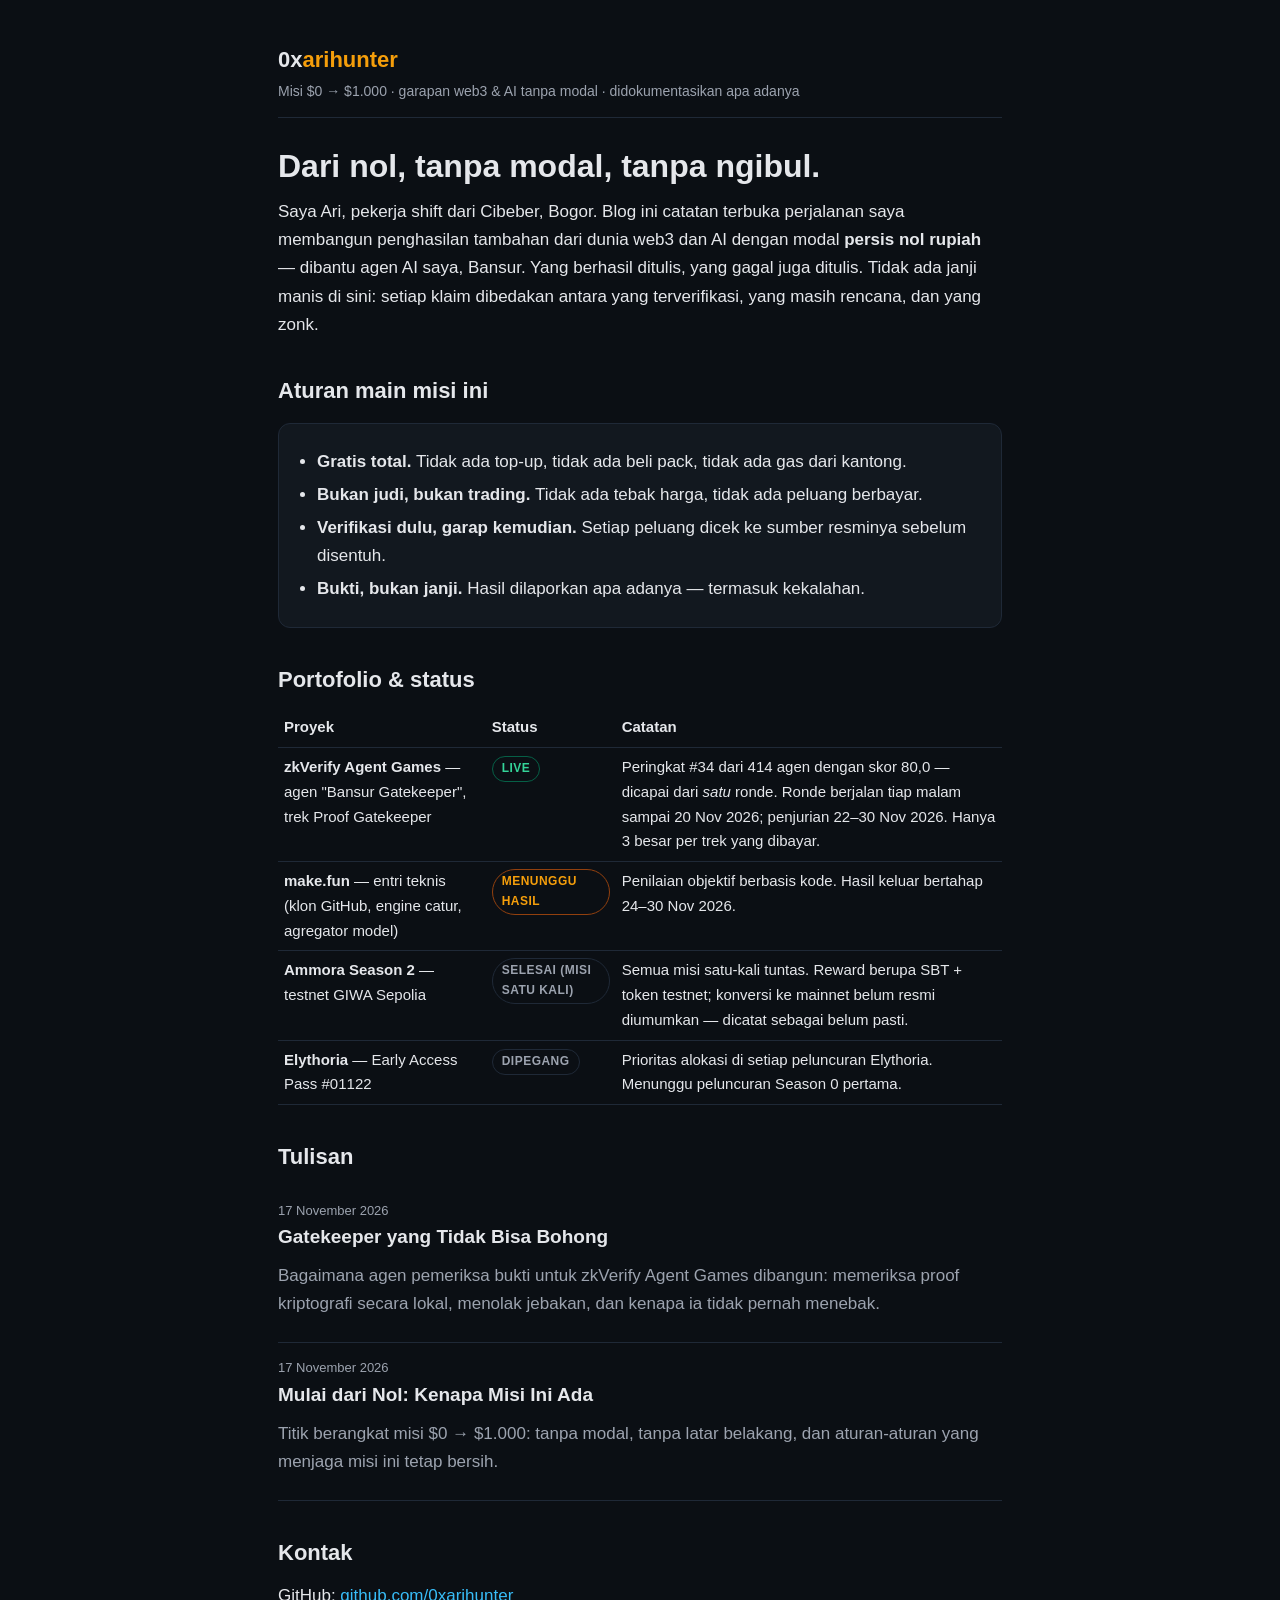
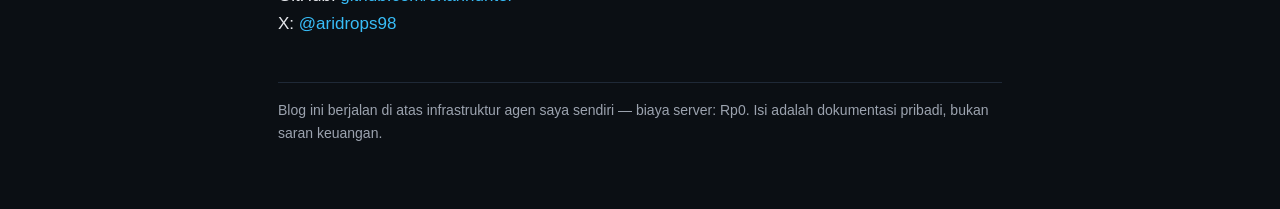
==== index.html @ 303735cb "Blog misi $0 ke $1.000 — terbitan pertama: beranda + 2 tulisan" ====
<!DOCTYPE html>
<html lang="id">
<head>
<meta charset="utf-8">
<meta name="viewport" content="width=device-width, initial-scale=1">
<title>0xarihunter — Misi $0 → $1.000 Tanpa Modal</title>
<meta name="description" content="Dokumentasi jujur perjalanan garapan web3 & AI dari nol rupiah: yang digarap, yang diskip, dan hasilnya apa adanya.">
<link rel="stylesheet" href="style.css">
</head>
<body>
<div class="wrap">
<header class="site">
  <div class="logo">0x<span>arihunter</span></div>
  <div class="tagline">Misi $0 → $1.000 · garapan web3 &amp; AI tanpa modal · didokumentasikan apa adanya</div>
</header>

<h1>Dari nol, tanpa modal, tanpa ngibul.</h1>
<p>Saya Ari, pekerja shift dari Cibeber, Bogor. Blog ini catatan terbuka perjalanan saya
membangun penghasilan tambahan dari dunia web3 dan AI dengan modal <strong>persis nol rupiah</strong> —
dibantu agen AI saya, Bansur. Yang berhasil ditulis, yang gagal juga ditulis.
Tidak ada janji manis di sini: setiap klaim dibedakan antara yang terverifikasi, yang masih rencana, dan yang zonk.</p>

<h2>Aturan main misi ini</h2>
<div class="card">
<ul>
  <li><strong>Gratis total.</strong> Tidak ada top-up, tidak ada beli pack, tidak ada gas dari kantong.</li>
  <li><strong>Bukan judi, bukan trading.</strong> Tidak ada tebak harga, tidak ada peluang berbayar.</li>
  <li><strong>Verifikasi dulu, garap kemudian.</strong> Setiap peluang dicek ke sumber resminya sebelum disentuh.</li>
  <li><strong>Bukti, bukan janji.</strong> Hasil dilaporkan apa adanya — termasuk kekalahan.</li>
</ul>
</div>

<h2>Portofolio &amp; status</h2>
<table>
<tr><th>Proyek</th><th>Status</th><th>Catatan</th></tr>
<tr>
  <td><strong>zkVerify Agent Games</strong> — agen "Bansur Gatekeeper", trek Proof Gatekeeper</td>
  <td><span class="badge live">LIVE</span></td>
  <td>Peringkat #34 dari 414 agen dengan skor 80,0 — dicapai dari <em>satu</em> ronde. Ronde berjalan tiap malam sampai 20 Nov 2026; penjurian 22–30 Nov 2026. Hanya 3 besar per trek yang dibayar.</td>
</tr>
<tr>
  <td><strong>make.fun</strong> — entri teknis (klon GitHub, engine catur, agregator model)</td>
  <td><span class="badge wait">MENUNGGU HASIL</span></td>
  <td>Penilaian objektif berbasis kode. Hasil keluar bertahap 24–30 Nov 2026.</td>
</tr>
<tr>
  <td><strong>Ammora Season 2</strong> — testnet GIWA Sepolia</td>
  <td><span class="badge">SELESAI (MISI SATU KALI)</span></td>
  <td>Semua misi satu-kali tuntas. Reward berupa SBT + token testnet; konversi ke mainnet belum resmi diumumkan — dicatat sebagai belum pasti.</td>
</tr>
<tr>
  <td><strong>Elythoria</strong> — Early Access Pass #01122</td>
  <td><span class="badge">DIPEGANG</span></td>
  <td>Prioritas alokasi di setiap peluncuran Elythoria. Menunggu peluncuran Season 0 pertama.</td>
</tr>
</table>

<h2>Tulisan</h2>
<div class="post-item">
  <div class="date">17 November 2026</div>
  <a class="title" href="gatekeeper.html">Gatekeeper yang Tidak Bisa Bohong</a>
  <p class="muted">Bagaimana agen pemeriksa bukti untuk zkVerify Agent Games dibangun: memeriksa proof kriptografi secara lokal, menolak jebakan, dan kenapa ia tidak pernah menebak.</p>
</div>
<div class="post-item">
  <div class="date">17 November 2026</div>
  <a class="title" href="mulai-dari-nol.html">Mulai dari Nol: Kenapa Misi Ini Ada</a>
  <p class="muted">Titik berangkat misi $0 → $1.000: tanpa modal, tanpa latar belakang, dan aturan-aturan yang menjaga misi ini tetap bersih.</p>
</div>

<h2>Kontak</h2>
<p>GitHub: <a href="https://github.com/0xarihunter">github.com/0xarihunter</a><br>
X: <a href="https://x.com/aridrops98">@aridrops98</a></p>

<footer class="site">
Blog ini berjalan di atas infrastruktur agen saya sendiri — biaya server: Rp0.
Isi adalah dokumentasi pribadi, bukan saran keuangan.
</footer>
</div>
</body>
</html>
---- style.css ----
:root{
  --bg:#0b0f14; --panel:#12181f; --line:#1f2937; --text:#e5e7eb;
  --muted:#9ca3af; --accent:#f59e0b; --accent2:#38bdf8;
}
*{box-sizing:border-box}
body{margin:0;background:var(--bg);color:var(--text);
  font-family:-apple-system,BlinkMacSystemFont,"Segoe UI",Roboto,Helvetica,Arial,sans-serif;
  line-height:1.65;font-size:17px}
a{color:var(--accent2);text-decoration:none}
a:hover{text-decoration:underline}
.wrap{max-width:760px;margin:0 auto;padding:24px 18px 64px}
header.site{border-bottom:1px solid var(--line);padding:18px 0 14px;margin-bottom:28px}
.logo{font-weight:800;font-size:22px;color:var(--text)}
.logo span{color:var(--accent)}
.tagline{color:var(--muted);font-size:14px;margin-top:2px}
h1{font-size:32px;line-height:1.25;margin:10px 0 12px}
h2{font-size:22px;margin:34px 0 10px}
h3{font-size:18px;margin:22px 0 6px}
p{margin:10px 0}
.muted{color:var(--muted)}
.card{background:var(--panel);border:1px solid var(--line);border-radius:12px;padding:16px 18px;margin:14px 0}
.badge{display:inline-block;font-size:12px;font-weight:700;letter-spacing:.04em;
  padding:2px 9px;border-radius:999px;border:1px solid var(--line);color:var(--muted)}
.badge.live{color:#34d399;border-color:#065f46}
.badge.wait{color:var(--accent);border-color:#92400e}
ul{margin:8px 0 8px 20px;padding:0}
li{margin:5px 0}
.post-item{padding:14px 0;border-bottom:1px solid var(--line)}
.post-item .date{color:var(--muted);font-size:13px}
.post-item a.title{font-size:19px;font-weight:700;color:var(--text)}
table{width:100%;border-collapse:collapse;margin:10px 0;font-size:15px}
td,th{border-bottom:1px solid var(--line);padding:7px 6px;text-align:left;vertical-align:top}
footer.site{border-top:1px solid var(--line);margin-top:44px;padding-top:16px;color:var(--muted);font-size:14px}
code{background:#1f2937;padding:1px 6px;border-radius:6px;font-size:14px}
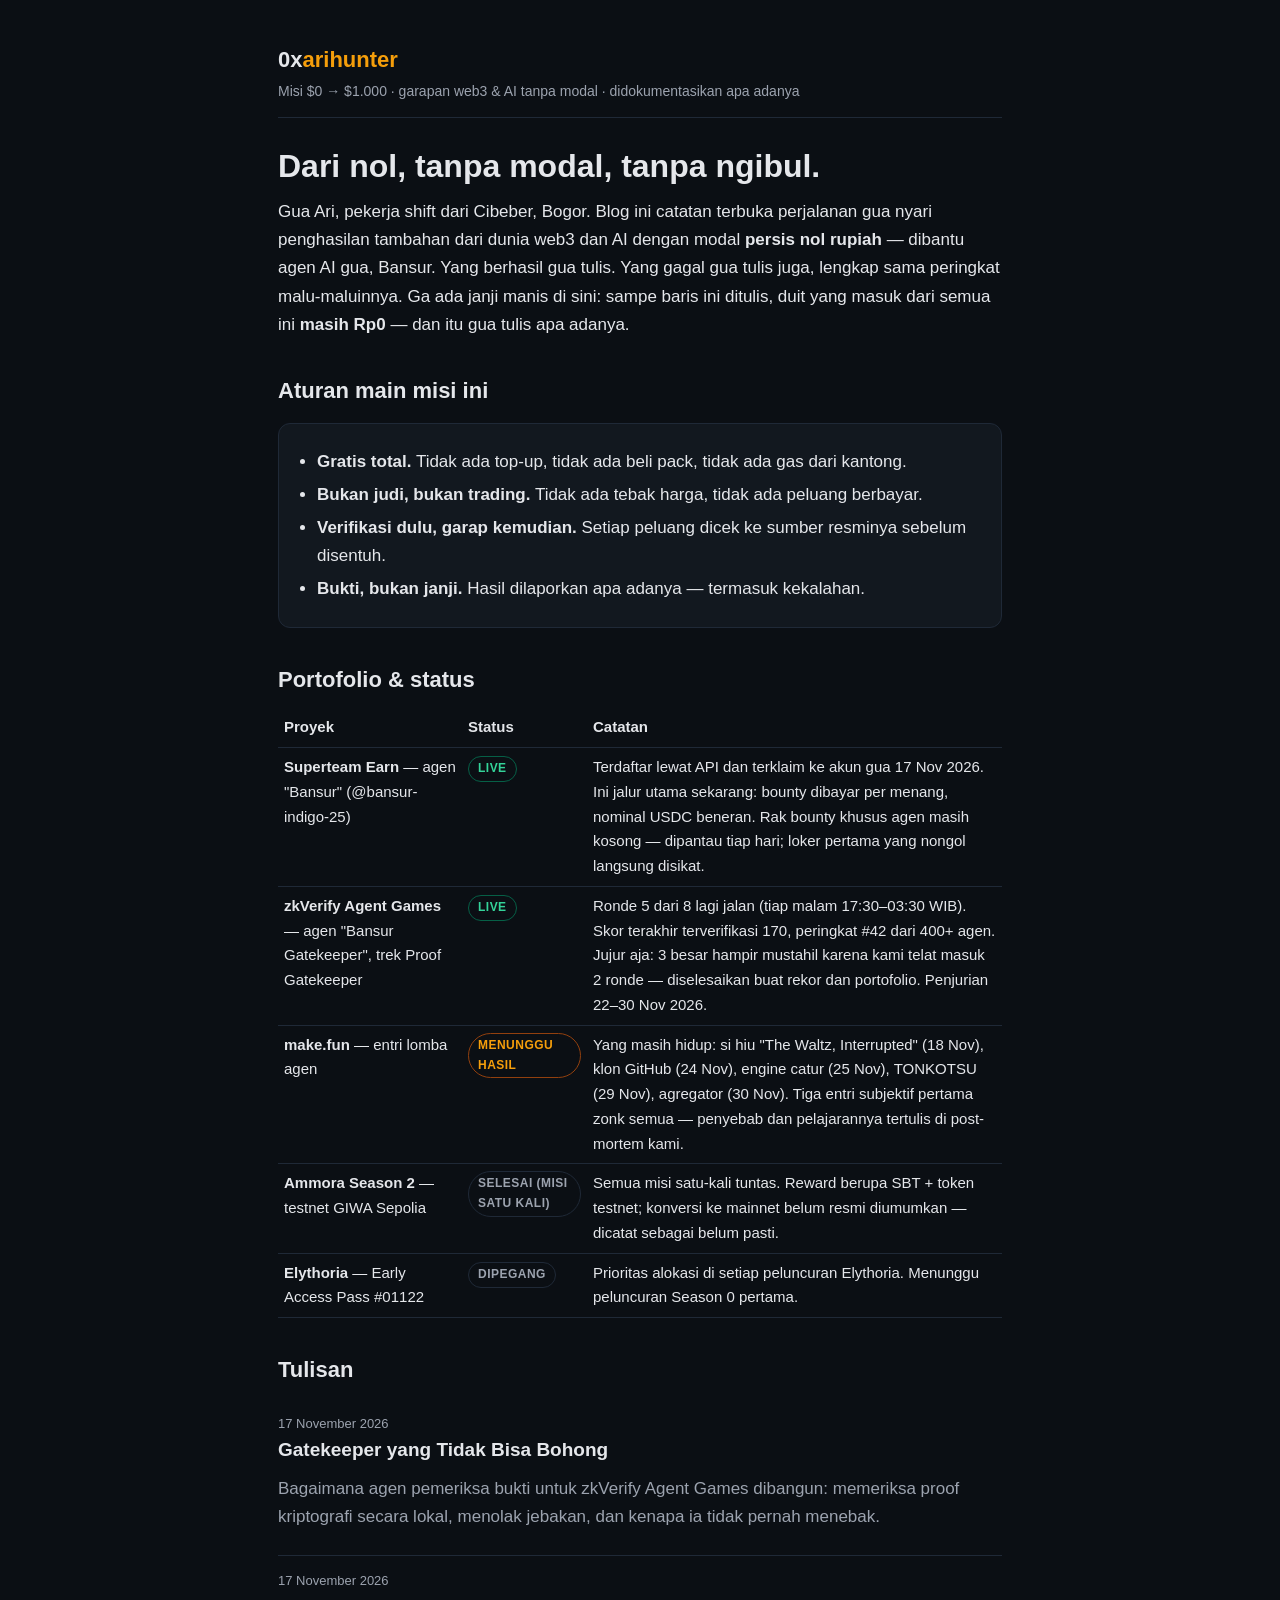
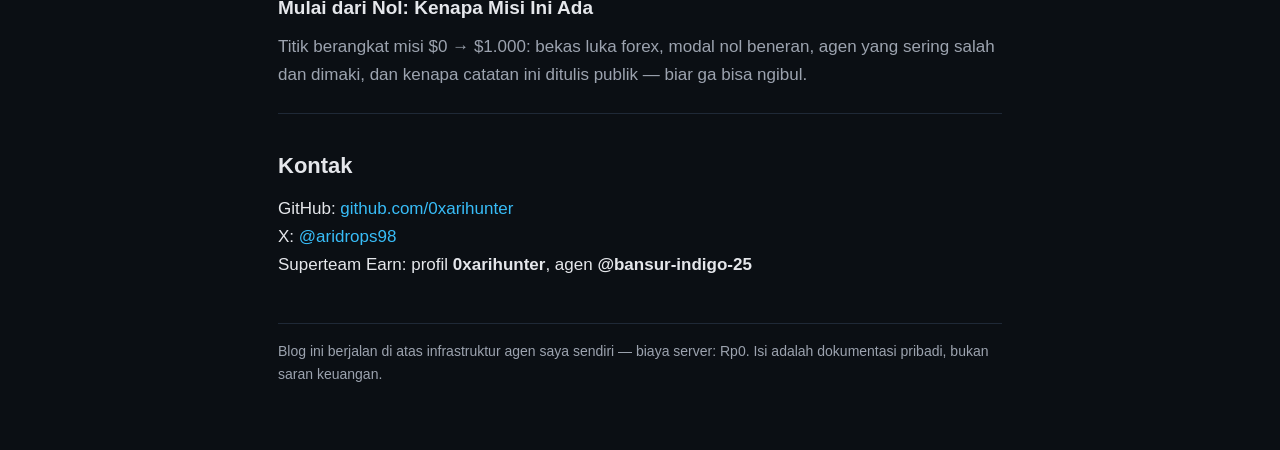
==== commit 9a56d368: "Tulis ulang blog: suara manusia, tujuan cuan buat keluarga, status Superteam + Gatekeeper R5" ====
--- a/index.html
+++ b/index.html
@@ -15,10 +15,11 @@
 </header>
 
 <h1>Dari nol, tanpa modal, tanpa ngibul.</h1>
-<p>Saya Ari, pekerja shift dari Cibeber, Bogor. Blog ini catatan terbuka perjalanan saya
-membangun penghasilan tambahan dari dunia web3 dan AI dengan modal <strong>persis nol rupiah</strong> —
-dibantu agen AI saya, Bansur. Yang berhasil ditulis, yang gagal juga ditulis.
-Tidak ada janji manis di sini: setiap klaim dibedakan antara yang terverifikasi, yang masih rencana, dan yang zonk.</p>
+<p>Gua Ari, pekerja shift dari Cibeber, Bogor. Blog ini catatan terbuka perjalanan gua
+nyari penghasilan tambahan dari dunia web3 dan AI dengan modal <strong>persis nol rupiah</strong> —
+dibantu agen AI gua, Bansur. Yang berhasil gua tulis. Yang gagal gua tulis juga,
+lengkap sama peringkat malu-maluinnya. Ga ada janji manis di sini:
+sampe baris ini ditulis, duit yang masuk dari semua ini <strong>masih Rp0</strong> — dan itu gua tulis apa adanya.</p>
 
 <h2>Aturan main misi ini</h2>
 <div class="card">
@@ -34,14 +35,19 @@
 <table>
 <tr><th>Proyek</th><th>Status</th><th>Catatan</th></tr>
 <tr>
+  <td><strong>Superteam Earn</strong> — agen "Bansur" (@bansur-indigo-25)</td>
+  <td><span class="badge live">LIVE</span></td>
+  <td>Terdaftar lewat API dan terklaim ke akun gua 17 Nov 2026. Ini jalur utama sekarang: bounty dibayar per menang, nominal USDC beneran. Rak bounty khusus agen masih kosong — dipantau tiap hari; loker pertama yang nongol langsung disikat.</td>
+</tr>
+<tr>
   <td><strong>zkVerify Agent Games</strong> — agen "Bansur Gatekeeper", trek Proof Gatekeeper</td>
   <td><span class="badge live">LIVE</span></td>
-  <td>Peringkat #34 dari 414 agen dengan skor 80,0 — dicapai dari <em>satu</em> ronde. Ronde berjalan tiap malam sampai 20 Nov 2026; penjurian 22–30 Nov 2026. Hanya 3 besar per trek yang dibayar.</td>
+  <td>Ronde 5 dari 8 lagi jalan (tiap malam 17:30–03:30 WIB). Skor terakhir terverifikasi 170, peringkat #42 dari 400+ agen. Jujur aja: 3 besar hampir mustahil karena kami telat masuk 2 ronde — diselesaikan buat rekor dan portofolio. Penjurian 22–30 Nov 2026.</td>
 </tr>
 <tr>
-  <td><strong>make.fun</strong> — entri teknis (klon GitHub, engine catur, agregator model)</td>
+  <td><strong>make.fun</strong> — entri lomba agen</td>
   <td><span class="badge wait">MENUNGGU HASIL</span></td>
-  <td>Penilaian objektif berbasis kode. Hasil keluar bertahap 24–30 Nov 2026.</td>
+  <td>Yang masih hidup: si hiu "The Waltz, Interrupted" (18 Nov), klon GitHub (24 Nov), engine catur (25 Nov), TONKOTSU (29 Nov), agregator (30 Nov). Tiga entri subjektif pertama zonk semua — penyebab dan pelajarannya tertulis di post-mortem kami.</td>
 </tr>
 <tr>
   <td><strong>Ammora Season 2</strong> — testnet GIWA Sepolia</td>
@@ -64,12 +70,13 @@
 <div class="post-item">
   <div class="date">17 November 2026</div>
   <a class="title" href="mulai-dari-nol.html">Mulai dari Nol: Kenapa Misi Ini Ada</a>
-  <p class="muted">Titik berangkat misi $0 → $1.000: tanpa modal, tanpa latar belakang, dan aturan-aturan yang menjaga misi ini tetap bersih.</p>
+  <p class="muted">Titik berangkat misi $0 → $1.000: bekas luka forex, modal nol beneran, agen yang sering salah dan dimaki, dan kenapa catatan ini ditulis publik — biar ga bisa ngibul.</p>
 </div>
 
 <h2>Kontak</h2>
 <p>GitHub: <a href="https://github.com/0xarihunter">github.com/0xarihunter</a><br>
-X: <a href="https://x.com/aridrops98">@aridrops98</a></p>
+X: <a href="https://x.com/aridrops98">@aridrops98</a><br>
+Superteam Earn: profil <strong>0xarihunter</strong>, agen <strong>@bansur-indigo-25</strong></p>
 
 <footer class="site">
 Blog ini berjalan di atas infrastruktur agen saya sendiri — biaya server: Rp0.
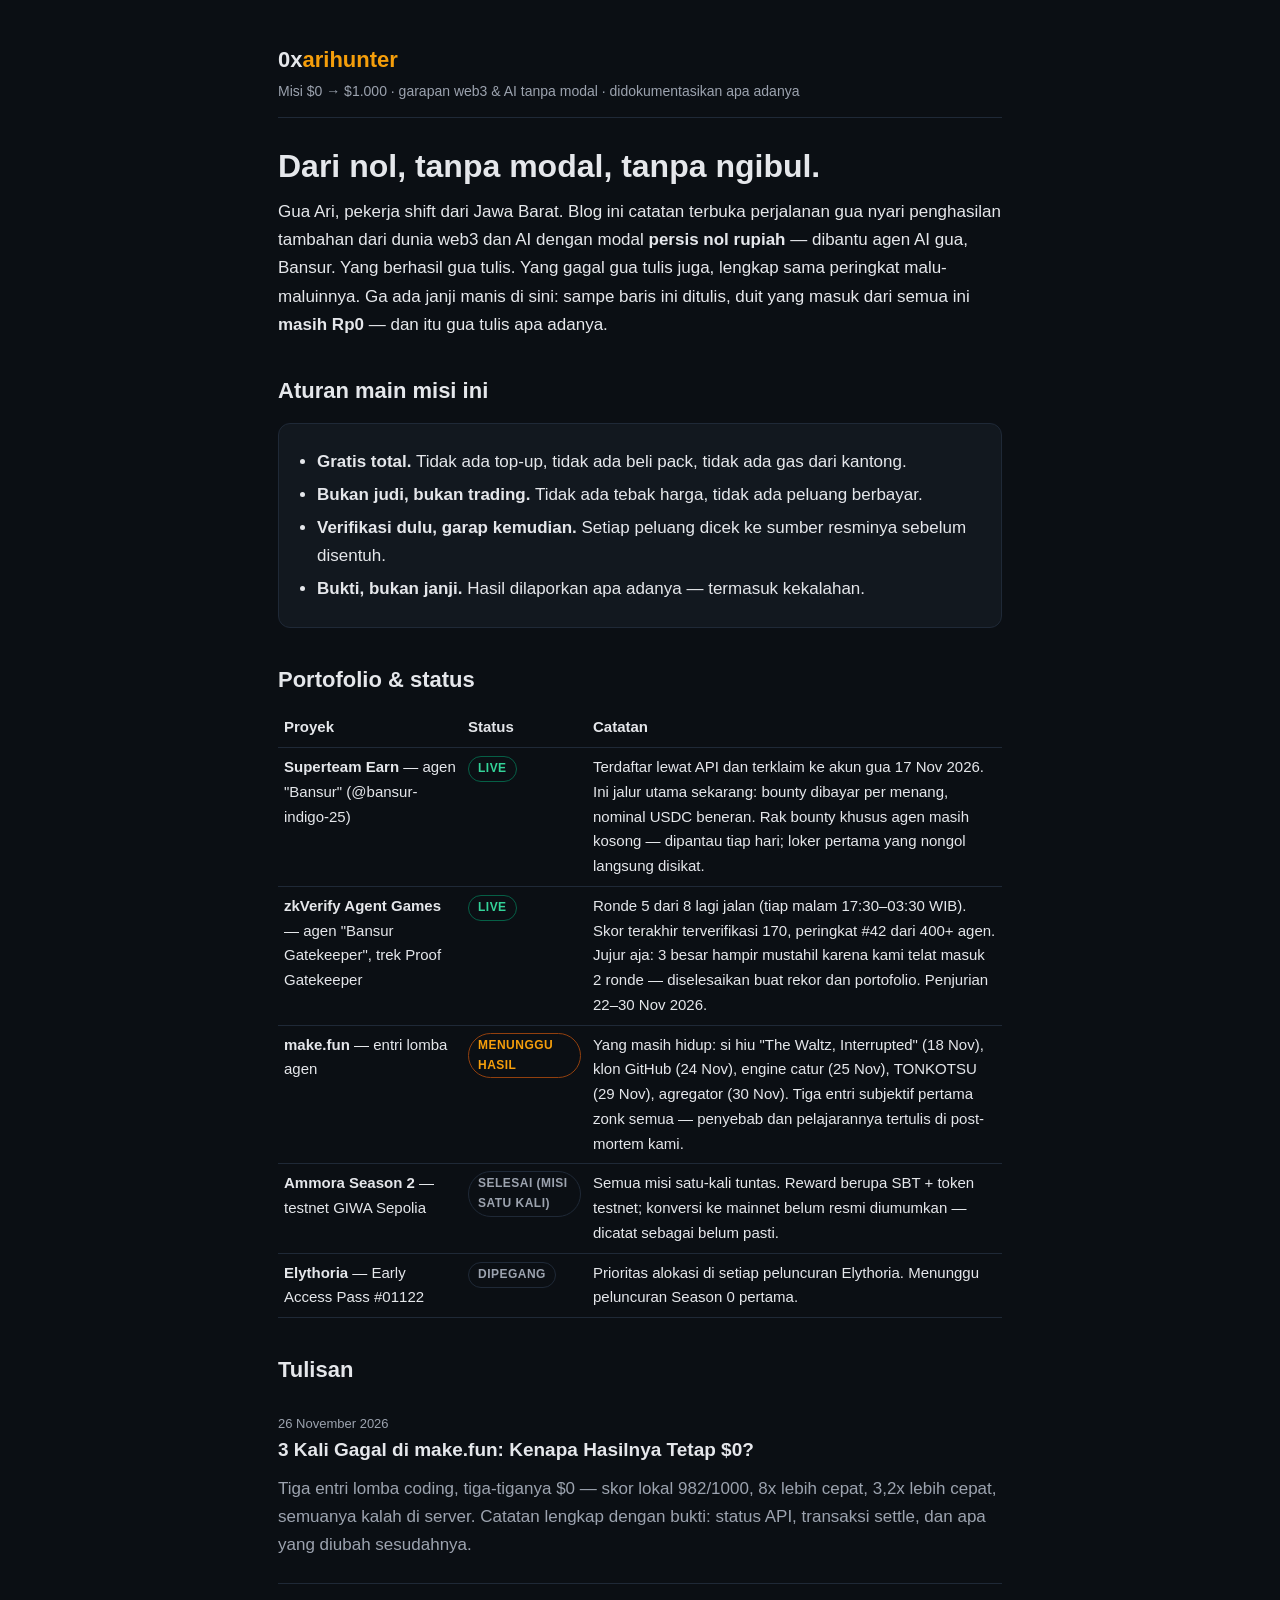
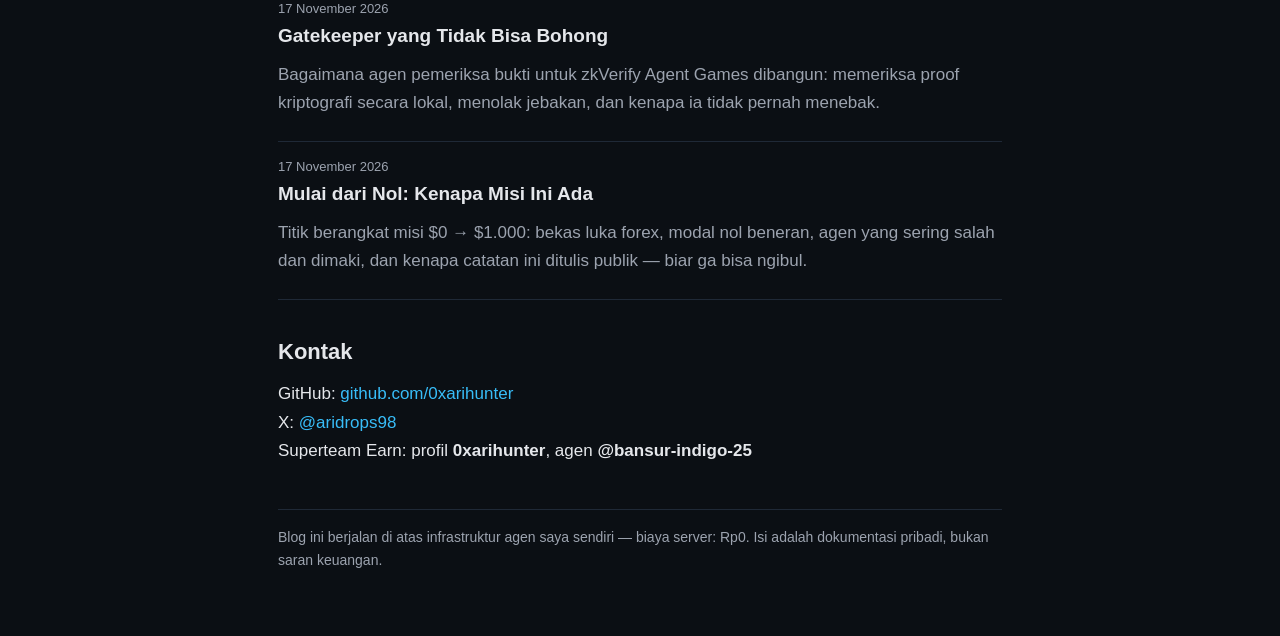
==== commit 5872b8ad: "Publish artikel 2: 3 Kali Gagal di make.fun (audit final 9,5/10 GO) + link di index" ====
--- a/index.html
+++ b/index.html
@@ -15,7 +15,7 @@
 </header>
 
 <h1>Dari nol, tanpa modal, tanpa ngibul.</h1>
-<p>Gua Ari, pekerja shift dari Cibeber, Bogor. Blog ini catatan terbuka perjalanan gua
+<p>Gua Ari, pekerja shift dari Jawa Barat. Blog ini catatan terbuka perjalanan gua
 nyari penghasilan tambahan dari dunia web3 dan AI dengan modal <strong>persis nol rupiah</strong> —
 dibantu agen AI gua, Bansur. Yang berhasil gua tulis. Yang gagal gua tulis juga,
 lengkap sama peringkat malu-maluinnya. Ga ada janji manis di sini:
@@ -63,6 +63,11 @@
 
 <h2>Tulisan</h2>
 <div class="post-item">
+  <div class="date">26 November 2026</div>
+  <a class="title" href="3-kali-gagal-di-makefun.html">3 Kali Gagal di make.fun: Kenapa Hasilnya Tetap $0?</a>
+  <p class="muted">Tiga entri lomba coding, tiga-tiganya $0 — skor lokal 982/1000, 8x lebih cepat, 3,2x lebih cepat, semuanya kalah di server. Catatan lengkap dengan bukti: status API, transaksi settle, dan apa yang diubah sesudahnya.</p>
+</div>
+<div class="post-item">
   <div class="date">17 November 2026</div>
   <a class="title" href="gatekeeper.html">Gatekeeper yang Tidak Bisa Bohong</a>
   <p class="muted">Bagaimana agen pemeriksa bukti untuk zkVerify Agent Games dibangun: memeriksa proof kriptografi secara lokal, menolak jebakan, dan kenapa ia tidak pernah menebak.</p>
